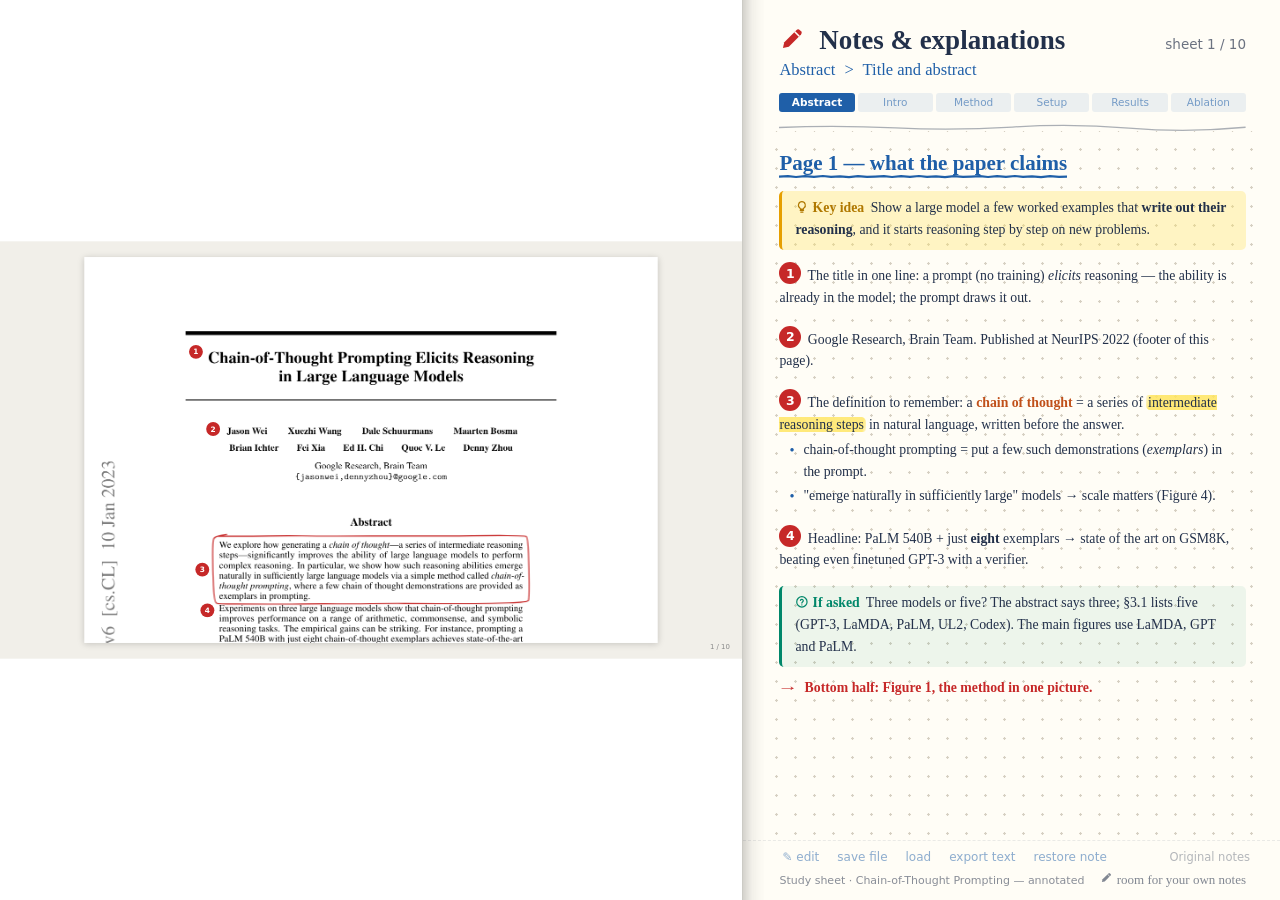
==== examples/chain-of-thought/index.html @ b4ca5499 "Annotated Study Sheets v1.0.0" ====
<!doctype html>
<html lang="en">
<head>
<meta charset="utf-8">
<meta name="viewport" content="width=device-width, initial-scale=1">
<meta name="description" content="Demo of Annotated Study Sheets (a Claude Code skill): the paper “Chain-of-Thought Prompting Elicits Reasoning in Large Language Models” (Wei et al., 2022), annotated region by region with numbered pencil marks and a handwritten study sheet.">
<meta name="keywords" content="Claude Code skill, Agent Skills, Claude skills, annotate PDF, study notes, study guide, annotated paper, chain of thought, chain-of-thought prompting, LLM reasoning, GSM8K, HTML presentation, speaker notes, AI study tool">
<meta name="author" content="Rodrigo Pascual-García">
<link rel="canonical" href="https://rodrigopascual.github.io/annotated-study-sheets/examples/chain-of-thought/">
<meta property="og:type" content="website">
<meta property="og:site_name" content="Annotated Study Sheets">
<meta property="og:title" content="Chain-of-Thought Prompting — annotated paper demo">
<meta property="og:description" content="Demo of Annotated Study Sheets (a Claude Code skill): the paper “Chain-of-Thought Prompting Elicits Reasoning in Large Language Models” (Wei et al., 2022), annotated region by region with numbered pencil marks and a handwritten study sheet.">
<meta property="og:url" content="https://rodrigopascual.github.io/annotated-study-sheets/examples/chain-of-thought/">
<meta property="og:image" content="https://rodrigopascual.github.io/annotated-study-sheets/docs/img/paper-page1.png">
<meta property="og:image:width" content="1440"><meta property="og:image:height" content="810">
<meta name="twitter:card" content="summary_large_image">
<meta name="twitter:title" content="Chain-of-Thought Prompting — annotated paper demo">
<meta name="twitter:description" content="Demo of Annotated Study Sheets (a Claude Code skill): the paper “Chain-of-Thought Prompting Elicits Reasoning in Large Language Models” (Wei et al., 2022), annotated region by region with numbered pencil marks and a handwritten study sheet.">
<meta name="twitter:image" content="https://rodrigopascual.github.io/annotated-study-sheets/docs/img/paper-page1.png">
<title>Chain-of-Thought Prompting — annotated</title>
<link rel="stylesheet" href="../../skills/annotated-study-sheets/assets/study.css">
</head>
<body>
<!-- Annotated version of: Wei, J. et al. (2022). Chain-of-Thought Prompting Elicits Reasoning in Large Language Models.
     arXiv:2201.11903 (v6). License CC BY 4.0. Pages reproduced unmodified, annotations added. See ATTRIBUTION.md.
     Pages rendered with: python scripts/pdf_to_pages.py cot.pdf pages --halves --first 1 --last 6 --width 1300 -->
<div id="stage"><div id="deck">

<section class="slide page" data-section="Abstract" data-title="Title and abstract">
  <figure class="fig"><div class="frame">
    <img src="pages/page-01a.png" alt="Page 1, top half: title, authors and abstract"
         data-zones="1:21,23,79,35; 2:24,43,76,58; 3:23,73,77,89:box; 4:23,90,77,100">
  </div></figure>
  <aside class="notes">
    # Page 1 — what the paper claims
    ! Show a large model a few worked examples that **write out their reasoning**, and it starts reasoning step by step on new problems.

    (1) The title in one line: a prompt (no training) *elicits* reasoning — the ability is already in the model; the prompt draws it out.

    (2) Google Research, Brain Team. Published at NeurIPS 2022 (footer of this page).

    (3) The definition to remember: a chain of thought = a series of ==intermediate reasoning steps== in natural language, written before the answer.
    - chain-of-thought prompting = put a few such demonstrations (*exemplars*) in the prompt.
    - "emerge naturally in sufficiently large" models → scale matters (Figure 4).

    (4) Headline: PaLM 540B + just **eight** exemplars → state of the art on GSM8K, beating even finetuned GPT-3 with a verifier.
    ?? Three models or five? The abstract says three; §3.1 lists five (GPT-3, LaMDA, PaLM, UL2, Codex). The main figures use LaMDA, GPT and PaLM.

    → Bottom half: Figure 1, the method in one picture.
  </aside>
</section>

<section class="slide page" data-section="Abstract" data-title="Figure 1: standard vs chain of thought">
  <figure class="fig"><div class="frame">
    <img src="pages/page-01b.png" alt="Page 1, bottom half: end of abstract and Figure 1"
         data-zones="1:23,0,77,13; 2:19,18,50,60; 3:51.5,18,81,63:box; 4:17,65,83,71">
  </div></figure>
  <aside class="notes">
    # Figure 1 — the whole method
    ! Same model, same question: the only change is that the example answer in the prompt **shows its working**.

    (1) "Eight exemplars" = eight solved examples pasted into the prompt. No weights are updated.

    (2) Standard prompting (left). *Model Input* = one solved example + the new question. The example answer is bare ("The answer is 11"), so the model jumps straight to an answer: **27** ✗.

    (3) Chain-of-thought prompting (right). The exemplar now includes the reasoning (blue): 5 + 2 × 3 = 11. The model imitates the style and writes its own steps (green): 23 − 20 = 3, 3 + 6 = **9** ✓.

    (4) Caption: the highlighted text is the chain of thought. The green part is *generated* by the model.
    ?? Did it learn arithmetic from one example? No: in-context learning. The example shows the *format* of a good answer.
    warn: the real prompts have 8 exemplars; the figure shows only one (§3.1, full set in Appendix Table 20).

    → Page 2: why this was needed.
  </aside>
</section>

<section class="slide page" data-section="1 Introduction" data-title="Motivation and Figure 2">
  <figure class="fig"><div class="frame">
    <img src="pages/page-02a.png" alt="Page 2, top half: introduction and Figure 2"
         data-zones="1:17,24,56,51; 2:56.3,20,84,80.5:box; 3:17,52,56,94">
  </div></figure>
  <aside class="notes">
    # Introduction and Figure 2
    ! Making models bigger was not enough for multi-step reasoning; a better prompt was.

    (1) Scaling up brought better performance and sample efficiency, but "has not proved sufficient" for arithmetic, commonsense and symbolic reasoning (Rae et al., 2021).

    (2) Figure 2. y = solve rate: % of GSM8K math word problems answered correctly.
    | System | Solve rate (%) |
    |---|---|
    | Finetuned GPT-3 175B | 33 |
    | Prior best | 55 |
    | PaLM 540B, standard prompting | 18 |
    | PaLM 540B, chain of thought | **57** |
    - Hatched bars: finetuned results from Cobbe et al. (2021). Solid bars: the same PaLM, prompting only.
    - 18 → 57 with no training at all (my arithmetic: > 3×).

    (3) Two ideas combined: natural-language **rationales** help arithmetic (but needed training on them) + **few-shot prompting** (no training, a few input–output exemplars).

    → Next: why each idea alone falls short.
  </aside>
</section>

<section class="slide page" data-section="1 Introduction" data-title="Limitations and the triple">
  <figure class="fig"><div class="frame">
    <img src="pages/page-02b.png" alt="Page 2, bottom half: limitations, contributions and start of Section 2"
         data-zones="1:17,3.5,83,30.5:box; 2:17,31,83,56; 3:17,60,83,84">
  </div></figure>
  <aside class="notes">
    # The gap and the fix
    ! Prompt with triples ⟨input, chain of thought, output⟩: the benefit of rationales without any training.

    (1) Why each idea alone fails:
    - rationale-augmented training needs a large set of high-quality rationales — costly to write;
    - standard few-shot prompting works poorly on reasoning and often barely improves with scale.
    - The fix: every exemplar = question + reasoning steps + answer.

    (2) Why prompting-only matters: no large training dataset, and one model checkpoint can do many tasks.
    - Evaluated on arithmetic, commonsense and symbolic reasoning.

    (3) §2 starts from how people solve problems: "she has 10 … then … 7 … so the answer is 7" — decompose, solve each step, then answer.
    ?? Isn't that just an explanation? They avoid that word: explanations usually come *after* the answer; a chain of thought comes *before* it and leads to it (p. 3).

    → Page 3: four properties.
  </aside>
</section>

<section class="slide page" data-section="2 Method" data-title="Four attractive properties">
  <figure class="fig"><div class="frame">
    <img src="pages/page-03a.png" alt="Page 3, top half: the four properties of chain-of-thought prompting"
         data-zones="1:17,24,83,41; 2:21,49,83,57; 3:21,57.5,83,67.5; 4:21,68,83,76.5; 5:21,77,83,85">
  </div></figure>
  <aside class="notes">
    # Four reasons it is attractive
    ! A chain of thought gives the model room to compute and gives us a window to inspect its reasoning.

    (1) Why the name: it reads like a solution, but it is produced *before* the answer and mimics step-by-step thinking.

    (2) Decomposition: multi-step problems become intermediate steps, so harder problems get more computation (more generated tokens).

    (3) Interpretability: see *how* the answer was reached and debug where the reasoning went wrong.
    warn: the paper itself says fully characterising the model's computations "remains an open question": the written chain is not guaranteed to be what the model computed.

    (4) Generality: math, commonsense, symbolic manipulation — in principle any task humans solve via language.

    (5) Cheap: off-the-shelf large models, just add exemplars to the prompt.
    ?? Is (2), extra computation, why it works? The ablation (last slide) says no: dots instead of words do not help.

    → Section 3: the experiments.
  </aside>
</section>

<section class="slide page" data-section="3.1 Setup" data-title="Benchmarks and the two prompts">
  <figure class="fig"><div class="frame">
    <img src="pages/page-03b.png" alt="Page 3, bottom half: arithmetic reasoning setup"
         data-zones="1:17,9,83,26; 2:17,38,83,51.5; 3:17,52.5,83,63.5; 4:17,64.5,83,83.5:box">
  </div></figure>
  <aside class="notes">
    # §3.1 Experimental setup
    ! Eight hand-written exemplars, five math benchmarks, standard prompting vs chain of thought.

    (1) Arithmetic first: simple for humans, hard for language models. Claim: 540B + chain of thought ≈ task-specific finetuned models, and new state of the art on GSM8K.

    (2) Five math word-problem benchmarks:
    - **GSM8K** (Cobbe et al., 2021) — multi-step, the hardest here;
    - **SVAMP** (varying structures), **ASDiv** (diverse), **AQuA** (algebraic, multiple choice), **MAWPS**.

    (3) Baseline = standard prompting (Brown et al., 2020): Q/A exemplars, the model answers directly (Figure 1, left).

    (4) Proposed: the same exemplars, each with a chain of thought added. Eight written by hand because most datasets only have an evaluation split; full set in Appendix Table 20.
    warn: the exemplars "did not undergo prompt engineering"; robustness to other writers is tested in §3.4.

    → Page 4: what such exemplars look like across tasks.
  </aside>
</section>

<section class="slide page" data-section="3.1 Setup" data-title="Figure 3: exemplars per task">
  <figure class="fig"><div class="frame">
    <img src="pages/page-04a.png" alt="Page 4, top half: Figure 3, example input/chain-of-thought/output triples"
         data-zones="1:18,17,61,42:box; 2:18,43,82,68; 3:18,69,82,93">
  </div></figure>
  <aside class="notes">
    # Figure 3 — one exemplar per task
    ! The format never changes; only what the reasoning talks about does.
    How to read it: the tag colour = task family (green arithmetic, orange commonsense, blue symbolic); the highlighted text = the chain of thought.

    (1) Arithmetic — the only family used in §3: free response (the Figure 1 problem) and multiple choice: 9 + 90(2) + 401(3) = 1392 → (b).

    (2) Commonsense (plus CSQA, top right): StrategyQA, Date and Sports understanding. The chain recalls a fact (a pear is about 0.6 g/cm^{3}, less than water), then concludes.

    (3) Bottom row:
    - SayCan (robot): an explanation, then a 5-step plan;
    - symbolic: last letters of "Lady Gaga" → "ya"; coin flip = track the state (1 flip, odd → tails).
    - Full prompts in Appendix G. Commonsense is §4 and symbolic §5 of the paper (not covered here).

    → Bottom half: the models and the first result.
  </aside>
</section>

<section class="slide page" data-section="3.2 Results" data-title="Models and emergence">
  <figure class="fig"><div class="frame">
    <img src="pages/page-04b.png" alt="Page 4, bottom half: language models and the first result"
         data-zones="1:17,14,83,22; 2:17,23,83,55; 3:17,64,83,83:box">
  </div></figure>
  <aside class="notes">
    # Models and the first result
    ! Chain of thought is an **emergent** ability: it helps only at around 100B parameters.

    (1) The same 8 exemplars for every math benchmark except AQuA (multiple choice): 4 exemplars from its training set.

    (2) Five model families, several sizes each:
    | Model | Sizes |
    |---|---|
    | GPT-3 (InstructGPT) | 350M, 1.3B, 6.7B, 175B |
    | LaMDA | 422M, 2B, 8B, 68B, 137B |
    | PaLM | 8B, 62B, 540B |
    | UL2 · Codex | 20B · code-davinci-002 |
    - Greedy decoding. LaMDA: averaged over 5 random seeds (exemplar orders).

    (3) Takeaway 1: no gain for small models; gains only with models of ∼100B parameters.
    warn: small models wrote fluent but illogical chains and did **worse** than standard prompting. Not a trick for small models.

    → Page 5: Figure 4, the scaling curves.
  </aside>
</section>

<section class="slide page" data-section="3.2 Results" data-title="Figure 4: scaling curves">
  <figure class="fig"><div class="frame">
    <img src="pages/page-05a.png" alt="Page 5, top half: Figure 4 and the results discussion"
         data-zones="1:52,16,83,93; 2:17,18,49,44; 3:17,45.5,49,77.5; 4:17,79,49,100">
  </div></figure>
  <aside class="notes">
    # Figure 4 — gains appear with scale
    ! The blue curve breaks away from the black one only for the largest models, most of all on GSM8K.

    (1) Rows = benchmark (GSM8K, SVAMP, MAWPS); columns = model family. x = model size in billions of parameters (one point per size, evenly spaced); y = solve rate (%).
    - Black = standard prompting; blue circles = chain of thought; orange dashes = prior supervised best.
    - Top right: PaLM 540B on GSM8K reaches the orange line.

    (2) Harder problems gain more: on GSM8K (lowest baseline) performance more than doubled for the largest GPT and PaLM. On SingleOp (one-step) gains were negative or very small.

    (3) PaLM 540B: new state of the art on GSM8K, SVAMP and MAWPS; within 2% on AQuA and ASDiv.
    warn: on SVAMP, standard prompting had already passed the prior best.

    (4) Error analysis, LaMDA 137B on GSM8K: of 50 correct answers, all chains were sound except 2; of 50 wrong ones, 46% almost correct, 54% major errors.

    → Page 6: which ingredient matters?
  </aside>
</section>

<section class="slide page" data-section="3.3 Ablation" data-title="Figure 5: ablation">
  <figure class="fig"><div class="frame">
    <img src="pages/page-06a.png" alt="Page 6, top half: ablation study and Figure 5"
         data-zones="1:62,18,83,74; 2:17,18,59,47; 3:17,48.5,59,75">
  </div></figure>
  <aside class="notes">
    # §3.3 Ablation — what actually helps?
    ! Not the equation, not extra tokens, not reasoning after the fact: the natural-language steps **before** the answer.
    An *ablation* swaps out one ingredient at a time to see which one causes the effect.

    (1) Figure 5: GSM8K solve rate, LaMDA 137B and PaLM 540B, five prompt variants. Only the solid orange bar (chain of thought) stands out.
    - Equation only (p. 5): barely helps on GSM8K, whose questions are too hard to turn directly into an equation; it does help on one- or two-step datasets.

    (2) Variable compute only: output dots (…) as long as the equation → about the same as the baseline. More tokens alone is not it.

    (3) Chain of thought after the answer → about the same as the baseline. The reasoning must come first.

    > Wei, J. et al. (2022). Chain-of-Thought Prompting Elicits Reasoning in Large Language Models. arXiv:2201.11903. CC BY 4.0. Pages reproduced unmodified, annotations added.
    → The paper goes on: robustness (§3.4), commonsense (§4), symbolic (§5).
  </aside>
</section>

</div></div>

<script>
  window.STUDY = { author: 'Annotated with annotated-study-sheets', title: 'Chain-of-Thought Prompting — annotated', lang: 'en', openSheet: true,
    short: { '1 Introduction': 'Intro', '2 Method': 'Method', '3.1 Setup': 'Setup', '3.2 Results': 'Results', '3.3 Ablation': 'Ablation' },
    colorize: [{ match: 'chain of thought', color: '#C0501A' }, { match: 'standard prompting', color: '#0072B2' }] };
</script>
<script src="../../skills/annotated-study-sheets/assets/study.js"></script>
</body>
</html>
---- skills/annotated-study-sheets/assets/study.css ----
/* Annotated Study Sheets — slide + study-sheet engine (styles)
   Fixed 1600 x 900 canvas scaled to the window. Press N for the handwritten study sheet.
   https://github.com/RodrigoPascual/annotated-study-sheets · MIT */
:root {
  --accent: #0072B2;
  --accent-dark: #00507d;
  --tint: #EEF5FB;
  --amber: #E69F00;
  --green: #009E73;
  --ink: #262626;
  --ink2: #5a5a5a;
  --muted: #8a8a8a;
  --grid: #e3e3e3;
  --rule: #c9c9c9;
  --surface: #ffffff;
  --backdrop: #141414;
  --font: "Segoe UI", system-ui, -apple-system, "Helvetica Neue", Arial, sans-serif;
  --mono: "Cascadia Mono", Consolas, "SFMono-Regular", Menlo, monospace;
  /* top/bottom bars (Beamer "Berlin" look) */
  --bar-top-1: #25407f; --bar-top-2: #182c5c;
  --bar-foot-1: #0f2147; --bar-foot-2: #1d3670; --bar-foot-3: #3a5794;
  color-scheme: light;
}

* { box-sizing: border-box; }
html, body { margin: 0; height: 100%; background: var(--backdrop); overflow: hidden; }
body { font-family: var(--font); color: var(--ink); -webkit-font-smoothing: antialiased; }

/* ------------------------------------------------------------------ canvas */
#stage { position: fixed; left: 0; top: 0; bottom: 0; right: 0; }
#deck { position: absolute; left: 50%; top: 50%; width: 1600px; height: 900px; transform-origin: 50% 50%; }

.slide {
  position: absolute; inset: 0; background: var(--surface); overflow: hidden;
  padding: 112px 84px 76px; display: flex; flex-direction: column;
  opacity: 0; visibility: hidden; transition: opacity .22s ease, visibility 0s linear .22s;
  font-size: 29px; line-height: 1.42;
}
.slide.active { opacity: 1; visibility: visible; transition: opacity .22s ease; }
.slide > .notes { display: none; }

/* headings */
.slide h1, .slide h2, .slide h3 { margin: 0; font-weight: 650; letter-spacing: -0.01em; line-height: 1.15; }
.slide h2 { font-size: 46px; color: var(--ink); }
.slide h2 .kicker { display: block; font-size: 21px; font-weight: 600; letter-spacing: .08em; text-transform: uppercase; color: var(--accent); margin-bottom: 10px; }
.slide .sub { font-size: 25px; color: var(--ink2); margin-top: 10px; max-width: 1300px; }
.slide header.head { margin-bottom: 26px; padding-bottom: 16px; border-bottom: 1px solid var(--grid); }

/* body */
.slide .content { flex: 1; min-height: 0; display: flex; gap: 48px; }
.slide .content.stack { flex-direction: column; gap: 18px; }
.slide .col { flex: 1; min-width: 0; display: flex; flex-direction: column; justify-content: center; }
.slide .col.wide { flex: 1.6; }
.slide .col.narrow { flex: .8; }
.slide p { margin: 0 0 18px; }
.slide ul, .slide ol { margin: 0; padding-left: 1.05em; }
.slide li { margin: 0 0 14px; padding-left: .15em; }
.slide li::marker { color: var(--accent); }
.slide ul.plain { list-style: none; padding-left: 0; }
.slide ul.cols-2 { columns: 2; column-gap: 60px; }
.slide strong { font-weight: 650; }
.slide em { font-style: italic; }
.slide code, .slide .mono { font-family: var(--mono); font-size: .86em; background: var(--tint); padding: 1px 6px; border-radius: 4px; }
.slide .small { font-size: 23px; color: var(--ink2); }
.slide .muted { color: var(--muted); }
.slide .accent { color: var(--accent); }
.slide a.link { color: var(--accent-dark); text-decoration: none; border-bottom: 2px solid rgba(0,114,178,.35); font-weight: 600; }

/* display equation: <div class="eq" data-n="1" data-mark="formula">…</div> */
.eq { font: 500 52px/1.3 "Cambria Math", "STIX Two Math", "Latin Modern Math", Georgia, serif; text-align: center; padding: 14px 0; }
.eq i { font-style: italic; }

/* plain callout and big numbers (no decorative boxes elsewhere) */
.callout { background: var(--tint); border-left: 5px solid var(--accent); padding: 18px 24px; border-radius: 0 8px 8px 0; font-size: 25px; }
.callout p:last-child { margin-bottom: 0; }
.stats { display: grid; grid-template-columns: repeat(var(--n, 3), 1fr); gap: 26px 36px; }
.stat { display: flex; flex-direction: column; gap: 2px; }
.stat .v { font-size: 56px; font-weight: 650; color: var(--ink); line-height: 1.05; }
.stat .l { font-size: 21px; color: var(--ink2); }

/* zoomable figures */
figure.fig { margin: 0; display: flex; flex-direction: column; min-height: 0; flex: 1; }
figure.fig .frame { flex: 1; min-height: 0; display: flex; align-items: center; justify-content: center; }
.frame { position: relative; }
figure.fig img, figure.fig svg.chart { max-width: 100%; max-height: 100%; object-fit: contain; display: block; }
.frame:has(img)::after {
  content: "⤢"; position: absolute; right: 8px; top: 8px; width: 38px; height: 38px; border-radius: 50%;
  background: rgba(0,0,0,.55); color: #fff; font-size: 22px; line-height: 38px; text-align: center; opacity: 0; transition: opacity .15s;
}
.frame:hover::after { opacity: 1; }
figure.fig figcaption { font-size: 19px; color: var(--ink2); margin-top: 10px; line-height: 1.35; }
figure.fig figcaption b { color: var(--ink); }
.two-figs { display: grid; grid-template-columns: 1fr 1fr; gap: 28px; flex: 1; min-height: 0; }

/* top index bar with one dot per slide, bottom author | title | page (added by study.js) */
.slide .bar-top { position: absolute; left: 0; right: 0; top: 0; z-index: 6; display: flex; gap: 14px; padding: 6px 18px 7px;
  background: linear-gradient(var(--bar-top-1), var(--bar-top-2)); user-select: none; }
.bar-top .sec { flex: 1 1 0; min-width: 0; display: flex; flex-direction: column; gap: 4px; }
.bar-top .sec-name { color: rgba(255,255,255,.55); font-size: 13.5px; line-height: 1.1; white-space: nowrap; overflow: hidden; text-overflow: ellipsis; cursor: pointer; text-decoration: none; }
.bar-top .sec.current .sec-name { color: #fff; font-weight: 650; }
.bar-top .dots { display: flex; flex-wrap: wrap; gap: 3px; }
.bar-top .dot { width: 8px; height: 8px; border-radius: 50%; border: 1.2px solid rgba(255,255,255,.55); cursor: pointer; }
.bar-top .sec.current .dot { border-color: #fff; }
.bar-top .dot.current { background: #fff; }
.slide .bar-foot { position: absolute; left: 0; right: 0; bottom: 0; z-index: 6; display: grid; grid-template-columns: 1fr 1fr 1fr;
  font: 13px/20px var(--font); color: #fff; text-align: center; user-select: none; }
.bar-foot span:nth-child(1) { background: var(--bar-foot-1); }
.bar-foot span:nth-child(2) { background: var(--bar-foot-2); }
.bar-foot span:nth-child(3) { background: var(--bar-foot-3); }
.slide.cover .bar-top, .slide.cover .bar-foot { display: none; }

/* short source line at the bottom of a slide */
.slide .cite { position: absolute; left: 84px; right: 300px; bottom: 34px; font-size: 16px; color: var(--muted); line-height: 1.3; }
.slide:has(> .cite) { padding-bottom: 100px; }

/* cover and chapter dividers */
.slide.cover { padding: 0; flex-direction: row; }
.slide.cover .left { flex: 1.25; padding: 84px 70px 70px 96px; display: flex; flex-direction: column; justify-content: center; }
.slide.cover .right { flex: 1; background: var(--tint); display: flex; align-items: center; justify-content: center; padding: 40px; }
.slide.cover h1 { font-size: 66px; line-height: 1.08; margin-bottom: 22px; }
.slide.cover .tagline { font-size: 30px; color: var(--ink2); margin-bottom: 46px; }
.slide.cover .author { font-size: 28px; font-weight: 600; }
.slide.cover .affil { font-size: 22px; color: var(--ink2); margin-top: 6px; }
.slide.chapter { justify-content: center; padding-left: 150px; background: linear-gradient(90deg, var(--tint) 0 18px, #fff 18px); }
.slide.chapter h2 { font-size: 64px; margin-top: 10px; }
.slide.chapter .question { font-size: 30px; color: var(--ink2); margin-top: 26px; max-width: 1150px; }

/* roadmap: the thread of the talk */
.roadmap { display: grid; grid-template-columns: repeat(var(--n, 5), 1fr); margin-top: 10px; }
.roadmap .stop { padding: 0 14px; position: relative; }
.roadmap .stop .b { width: 24px; height: 24px; margin-top: 11px; border-radius: 50%; background: #fff; border: 3px solid var(--accent); position: relative; z-index: 1; }
.roadmap .stop.done .b, .roadmap .stop.current .b { background: var(--accent); }
.roadmap .stop.current .b { box-shadow: 0 0 0 6px rgba(0,114,178,.18); }
.roadmap .stop::before { content: ""; position: absolute; top: 22px; left: 0; right: 0; height: 3px; background: #cfe3f1; }
.roadmap .stop:first-child::before { left: 26px; }
.roadmap .stop:last-child::before { right: calc(100% - 26px); }
.roadmap .stop h4 { margin: 16px 0 6px; font-size: 24px; font-weight: 650; line-height: 1.2; }
.roadmap .stop p { font-size: 19px; color: var(--ink2); margin: 0; line-height: 1.35; }
.roadmap .stop.dim { opacity: .38; }

/* tables */
table.t { border-collapse: collapse; font-size: 22px; width: 100%; }
table.t th, table.t td { padding: 7px 12px; border-bottom: 1px solid var(--grid); text-align: left; }
table.t th { font-weight: 650; color: var(--ink2); font-size: 19px; text-transform: uppercase; letter-spacing: .04em; border-bottom: 2px solid var(--rule); }
table.t td.n, table.t th.n { text-align: right; font-variant-numeric: tabular-nums; white-space: nowrap; }
table.t tr.hi td { background: var(--tint); font-weight: 600; }

/* builds that appear one by one */
.step { transition: opacity .25s ease; }
.step:not(.shown) { opacity: 0; }

/* references */
.refs { columns: 2; column-gap: 54px; font-size: 15.5px; line-height: 1.28; }
.refs p { margin: 0 0 7px; break-inside: avoid; padding-left: 1.4em; text-indent: -1.4em; }

/* annotated documents: one page image per slide */
.slide.page { padding: 34px 40px 34px; align-items: center; justify-content: center; background: #f1efe9; }
.slide.page figure.fig { width: 100%; height: 100%; }
.slide.page figure.fig img { box-shadow: 0 2px 14px rgba(0,0,0,.18); background: #fff; }
.slide.page .bar-top, .slide.page .bar-foot { display: none; }
.slide.page .pageno { position: absolute; right: 26px; bottom: 14px; font-size: 15px; color: var(--muted); }

/* ================================================================== study sheet (N) */
/* Left: the slide becomes the "original page" with numbered badges, pencil brackets and highlighter.
   Right: the study sheet (dotted paper, handwriting, coloured boxes) slides in and writes itself. */
:root {
  --sheet-w: 42vw;
  --s-ink: #22304A; --s-accent: #1F5FA8; --s-amber: #B07800; --s-amberfill: #E69F00; --s-teal: #00876A;
  --s-red: #C62828; --s-green: #2E7D32; --s-purple: #6A3D9A; --s-gray: #6B7280;
  --s-hl: 255, 228, 92; --s-paper: #FFFDF6; --s-dots: #D6D0C2;
  --s-hand: "Segoe Print", "Bradley Hand", "Comic Sans MS", "Chalkboard SE", cursive;
}
#stage { transition: right .75s cubic-bezier(.65, 0, .25, 1), background-color .5s; }
body.sheet-open, body.sheet-open #stage { background: #fff; }
body.sheet-open #stage { right: var(--sheet-w); }
body.dragging #stage, body.dragging #sheet { transition: none; }

#sheet {
  position: fixed; top: 0; right: 0; bottom: 0; width: var(--sheet-w); z-index: 40;
  display: flex; flex-direction: column; color: var(--s-ink); font-family: var(--s-hand);
  background: linear-gradient(90deg, rgba(0,0,0,.17), rgba(0,0,0,.05) 9px, rgba(0,0,0,0) 22px), var(--s-paper);
  border-left: 1px solid rgba(0,0,0,.2);
  transform: translateX(103%); transition: transform .75s cubic-bezier(.65, 0, .25, 1);
}
body.sheet-open #sheet { transform: none; }
#sheet .grip { position: absolute; left: -5px; top: 0; bottom: 0; width: 10px; cursor: ew-resize; }

#sheet .s-head { padding: 22px 34px 0 36px; }
#sheet .l1 { display: flex; align-items: baseline; justify-content: space-between; gap: 12px; }
#sheet .s-title { font-weight: 700; font-size: 27px; line-height: 1.2; white-space: nowrap; }
#sheet .pen { color: var(--s-red); display: inline-block; width: 1em; margin-right: 6px; transform: translateY(3px); }
#sheet .pageof { font: 13.5px var(--font); color: var(--s-gray); white-space: nowrap; }
#sheet .crumb { color: var(--s-accent); font-size: 16.5px; margin-top: 3px; line-height: 1.35; }
#sheet .crumb .sep { margin: 0 5px; }
#sheet .tabs { display: flex; gap: 3px; margin-top: 11px; }
#sheet .tabs span { flex: 1 1 0; min-width: 0; overflow: hidden; text-overflow: ellipsis; white-space: nowrap; text-align: center;
  font: 10.5px var(--font); line-height: 19px; height: 19px; border-radius: 3px; color: rgba(31,95,168,.58); background: rgba(31,95,168,.085); cursor: pointer; }
#sheet .tabs span.current { background: var(--s-accent); color: #fff; font-weight: 700; }
#sheet .rule { display: block; width: 100%; height: 7px; margin-top: 12px; }
#sheet .rule path { fill: none; stroke: rgba(34,48,74,.38); stroke-width: 1.3; vector-effect: non-scaling-stroke; }

#sheet .paper { flex: 1; min-height: 0; position: relative; margin: 0 14px 0 20px;
  background-image: radial-gradient(circle, var(--s-dots) 1.05px, transparent 1.45px); background-size: 19px 19px; background-position: 4px 9px; }
#sheet .render { position: absolute; inset: 0; overflow-y: auto; padding: 16px 20px 22px 16px; font-size: clamp(12.5px, 1.53vh, 16.5px); line-height: 1.6; scrollbar-width: thin; }
#sheet textarea { position: absolute; inset: 10px 6px; width: calc(100% - 12px); height: calc(100% - 20px); display: none; resize: none;
  border: 1.5px dashed rgba(34,48,74,.35); border-radius: 8px; padding: 14px 16px; background: rgba(255,255,255,.9); outline: none;
  font: 14.5px/1.6 var(--mono); color: var(--s-ink); }
#sheet.editing textarea { display: block; }
#sheet.editing .render { visibility: hidden; }

#sheet .render p { margin: 0 0 3px; }
#sheet .render ul { margin: 2px 0 4px; padding-left: 24px; list-style: none; }
#sheet .render li { position: relative; margin: 0 0 2px; }
#sheet .render li::before { content: "•"; position: absolute; left: -14px; top: 0; color: var(--s-accent); font-size: 1.05em; }
#sheet .render li.sub { margin-left: 22px; }
#sheet .render li.sub::before { content: "–"; color: var(--s-gray); left: -17px; }
#sheet .render b { font-weight: 700; }
#sheet .render i { font-style: italic; }
#sheet .render mark { color: inherit; padding: 0 .12em; border-radius: .2em .35em .25em .3em;
  background: linear-gradient(100deg, rgba(var(--s-hl),.15) 0, rgba(var(--s-hl),.85) .35em, rgba(var(--s-hl),.78) calc(100% - .3em), rgba(var(--s-hl),.2) 100%); }
#sheet .render .empty { color: var(--s-gray); }

#sheet .h-title { margin: 2px 0 14px; font-size: 21px; font-weight: 700; color: var(--s-accent); line-height: 1.35; }
#sheet .h-title span { padding-bottom: 5px; background-repeat: repeat-x; background-position: 0 100%; background-size: 96px 7px;
  background-image: url("data:image/svg+xml,%3Csvg xmlns='http://www.w3.org/2000/svg' width='96' height='7' viewBox='0 0 96 7'%3E%3Cpath d='M0 3.6 L9 3.1 L17 4 L26 3.2 L35 3.9 L44 3 L52 3.8 L61 3.3 L70 4.1 L79 3.2 L88 3.8 L96 3.6' fill='none' stroke='%231F5FA8' stroke-width='2.2' stroke-linecap='round' stroke-linejoin='round'/%3E%3C/svg%3E"); }

#sheet .block { margin: 0 0 10px; }
#sheet .block.num { border-radius: 6px; margin-left: -6px; padding: 2px 6px; transition: background .2s; }
#sheet .block.num:hover { background: rgba(198,40,40,.045); }
#sheet .badge { display: inline-flex; align-items: center; justify-content: center; width: 22px; height: 22px; border-radius: 50%; flex: none;
  background: var(--s-red); color: #fff; font: 700 12.5px var(--font); vertical-align: 2px; margin-right: 3px; }
#sheet .badge-s { width: 18px; height: 18px; font-size: 10.5px; margin: 0 1px; vertical-align: 1px; }

#sheet .box { border-radius: 5px; padding: 6px 12px 6px 13px; border-left: 3px solid; }
#sheet .box .bt { font-weight: 700; white-space: nowrap; margin-right: 3px; }
#sheet .box .bt .ic { vertical-align: -2px; }
#sheet .box.idea { background: rgba(var(--s-hl),.33); border-color: var(--s-amberfill); }
#sheet .box.idea .bt { color: var(--s-amber); }
#sheet .box.warn { background: rgba(198,40,40,.07); border-color: var(--s-red); }
#sheet .box.warn .bt { color: var(--s-red); }
#sheet .box.example { background: rgba(46,125,50,.07); border-color: var(--s-green); }
#sheet .box.example .bt { color: var(--s-green); }
#sheet .box.formula { background: rgba(106,61,154,.06); border-color: var(--s-purple); }
#sheet .box.formula .bt { color: var(--s-purple); }
#sheet .box.source { background: rgba(31,95,168,.065); border-color: var(--s-accent); }
#sheet .box.source .bt { color: var(--s-accent); }
#sheet .box.asked { background: rgba(0,135,106,.07); border-color: var(--s-teal); }
#sheet .box.asked .bt { color: var(--s-teal); }

#sheet .mini { border-collapse: collapse; font-size: .94em; line-height: 1.4; margin: 6px 0; width: auto; max-width: 100%; }
#sheet .mini th { font-weight: 700; text-align: left; padding: 2px 16px 3px 0; border-bottom: 1px solid rgba(107,114,128,.65); vertical-align: bottom; }
#sheet .mini td { padding: 3px 16px 2px 0; vertical-align: top; }
#sheet .mini tbody tr:last-child td { padding-bottom: 5px; border-bottom: 1px solid rgba(107,114,128,.3); }

#sheet .next { color: var(--s-red); font-weight: 700; margin-top: 4px; }
#sheet .next .ar { display: inline-block; transform: scaleX(1.5); margin: 0 6px 0 2px; }

/* the notes "write themselves": each block is revealed left to right */
#sheet .render.enter > * { animation: write .55s cubic-bezier(.3, .6, .3, 1) both; animation-delay: calc(var(--i, 0) * 70ms); }
body.opening #sheet .render.enter > * { animation-duration: .7s; animation-delay: calc(.75s + var(--i, 0) * 150ms); }
@keyframes write { from { clip-path: inset(-10px 100% -14px -10px); opacity: .2; } to { clip-path: inset(-10px -10px -14px -10px); opacity: 1; } }

#sheet .toolbar { display: flex; flex-wrap: wrap; gap: 2px 4px; padding: 6px 30px 0 32px; align-items: center; font-family: var(--font);
  border-top: 1px dashed rgba(34,48,74,.18); opacity: .5; transition: opacity .2s; }
#sheet .toolbar:hover, #sheet.editing .toolbar { opacity: 1; }
#sheet .toolbar button { font: 12px var(--font); padding: 3px 7px; border: 0; background: transparent; border-radius: 4px; cursor: pointer; color: var(--s-accent); }
#sheet .toolbar button:hover { background: rgba(31,95,168,.09); }
#sheet .status { font-size: 11.5px; color: var(--s-gray); margin-left: auto; }
#sheet .s-foot { display: flex; justify-content: space-between; align-items: baseline; gap: 10px; padding: 4px 34px 12px 36px; }
#sheet .s-foot > span:first-child { font: 11px var(--font); color: rgba(107,114,128,.8); }
#sheet .s-foot .gap { font-size: 13px; color: rgba(107,114,128,.85); white-space: nowrap; }

body.instant, body.instant * { transition: none !important; animation-duration: 1ms !important; animation-delay: 0s !important; }

/* pencil marks drawn over the slide */
.slide > svg.marks { position: absolute; inset: 0; width: 100%; height: 100%; pointer-events: none; z-index: 8; overflow: visible; }
.marks .mark { --c: var(--s-red); }
.marks .mark.purple { --c: var(--s-purple); }
.marks .mark.green { --c: var(--s-green); }
.marks .stroke { fill: none; stroke: var(--c); stroke-width: 2.4; stroke-linecap: round; stroke-linejoin: round;
  stroke-dasharray: 1; stroke-dashoffset: 1; animation: stroke .55s ease-out forwards; animation-delay: var(--d, 0s); }
.marks .ring { fill: none; stroke: var(--c); stroke-width: 2.6; stroke-linecap: round; opacity: 0; transition: opacity .2s; }
.marks .mark.focus .ring { opacity: .85; }
.marks .seal { opacity: 0; transform-box: fill-box; transform-origin: center; animation: seal .32s cubic-bezier(.3, 1.6, .5, 1) forwards; animation-delay: calc(var(--d, 0s) + .35s); }
.marks .seal circle { fill: var(--c); }
.marks .seal text { fill: #fff; font: 700 16px var(--font); }
.marks .mark.focus .seal circle { filter: brightness(.75); }
@keyframes stroke { to { stroke-dashoffset: 0; } }
@keyframes seal { from { opacity: 0; transform: scale(.3); } to { opacity: 1; transform: none; } }

/* highlighter: only while the sheet is open */
.slide .hl { border-radius: .15em .3em .2em .35em; box-decoration-break: clone; -webkit-box-decoration-break: clone;
  background: linear-gradient(100deg, rgba(var(--s-hl),.2), rgba(var(--s-hl),.85) .3em, rgba(var(--s-hl),.8) calc(100% - .3em), rgba(var(--s-hl),.25)) no-repeat 0 0 / 0% 100%; }
body.sheet-open .slide.active .hl { animation: highlight .6s ease-out forwards; animation-delay: var(--d, .8s); }
@keyframes highlight { to { background-size: 100% 100%; } }

#arrows { position: fixed; inset: 0; width: 100vw; height: 100vh; pointer-events: none; z-index: 42; }
#arrows .ar { fill: none; stroke: var(--s-red); stroke-width: 2.2; stroke-linecap: round; opacity: 0; }
#arrows.show .ar { opacity: .9; stroke-dasharray: 2400; stroke-dashoffset: 2400; animation: arrow .45s ease-out forwards; }
@keyframes arrow { to { stroke-dashoffset: 0; } }

/* ------------------------------------------------------------------ viewer, overview, help, toast, blackout */
#viewer { position: fixed; inset: 0; background: rgba(12,12,12,.94); z-index: 50; display: none; overflow: hidden; touch-action: none; }
#viewer.open { display: block; }
#viewer img { position: absolute; left: 0; top: 0; transform-origin: 0 0; cursor: grab; user-select: none; -webkit-user-drag: none; background: #fff; box-shadow: 0 10px 40px rgba(0,0,0,.5); }
#viewer .cap { position: absolute; left: 0; right: 0; bottom: 0; padding: 12px 22px 16px; color: #e8e8e8; font-size: 15px; background: linear-gradient(transparent, rgba(0,0,0,.75) 35%); pointer-events: none; }
#viewer .btns { position: absolute; right: 16px; top: 14px; display: flex; gap: 8px; }
#viewer .btns button { font: 600 18px var(--font); width: 42px; height: 42px; border-radius: 50%; border: 0; background: rgba(255,255,255,.14); color: #fff; cursor: pointer; }
#viewer .zoom { position: absolute; left: 18px; top: 18px; color: #bbb; font-size: 14px; }

#overview { position: fixed; inset: 0; background: rgba(20,20,20,.97); z-index: 45; display: none; overflow-y: auto; padding: 28px 34px; }
#overview.open { display: block; }
#overview .grid { display: grid; grid-template-columns: repeat(auto-fill, minmax(300px, 1fr)); gap: 18px; }
#overview .thumb { position: relative; aspect-ratio: 16 / 9; background: #fff; overflow: hidden; cursor: pointer; border-radius: 4px; outline: 3px solid transparent; }
#overview .thumb.current { outline-color: var(--accent); }
#overview .thumb .canvas { position: absolute; left: 0; top: 0; width: 1600px; height: 900px; transform-origin: 0 0; pointer-events: none; }
#overview .thumb .canvas .slide { opacity: 1; visibility: visible; transition: none; }
#overview .thumb .no { position: absolute; left: 6px; bottom: 6px; background: rgba(0,0,0,.6); color: #fff; font-size: 12px; padding: 1px 7px; border-radius: 10px; }
#overview h3 { color: #ddd; font: 600 15px var(--font); letter-spacing: .06em; text-transform: uppercase; margin: 6px 0 14px; }

#help { position: fixed; inset: 0; background: rgba(0,0,0,.55); z-index: 55; display: none; align-items: center; justify-content: center; }
#help.open { display: flex; }
#help .card { background: #fff; border-radius: 12px; padding: 26px 34px; width: min(720px, 92vw); font-size: 15px; line-height: 1.5; }
#help h3 { margin: 0 0 12px; font-size: 20px; }
#help td { padding: 3px 14px 3px 0; vertical-align: top; }
#help kbd { font: 600 13px var(--mono); background: #f1f1f1; border: 1px solid #d0d0d0; border-bottom-width: 2px; border-radius: 5px; padding: 1px 7px; }

#toast { position: fixed; left: 50%; bottom: 26px; transform: translateX(-50%); background: rgba(20,20,20,.88); color: #fff; padding: 9px 18px;
  border-radius: 20px; font-size: 15px; z-index: 70; opacity: 0; transition: opacity .2s; pointer-events: none; }
#toast.show { opacity: 1; }
#blackout { position: fixed; inset: 0; background: #000; z-index: 65; display: none; }
#blackout.show { display: block; }

@media print {
  @page { size: 1600px 900px; margin: 0; }
  html, body { background: #fff; overflow: visible; height: auto; }
  #stage { position: static; }
  #deck { position: static; transform: none !important; width: 1600px; height: auto; }
  .slide { position: relative; opacity: 1 !important; visibility: visible !important; width: 1600px; height: 900px; break-after: page; }
  .step { opacity: 1 !important; }
  #sheet, #arrows, .marks, #viewer, #overview, #help, #toast, #blackout { display: none !important; }
}
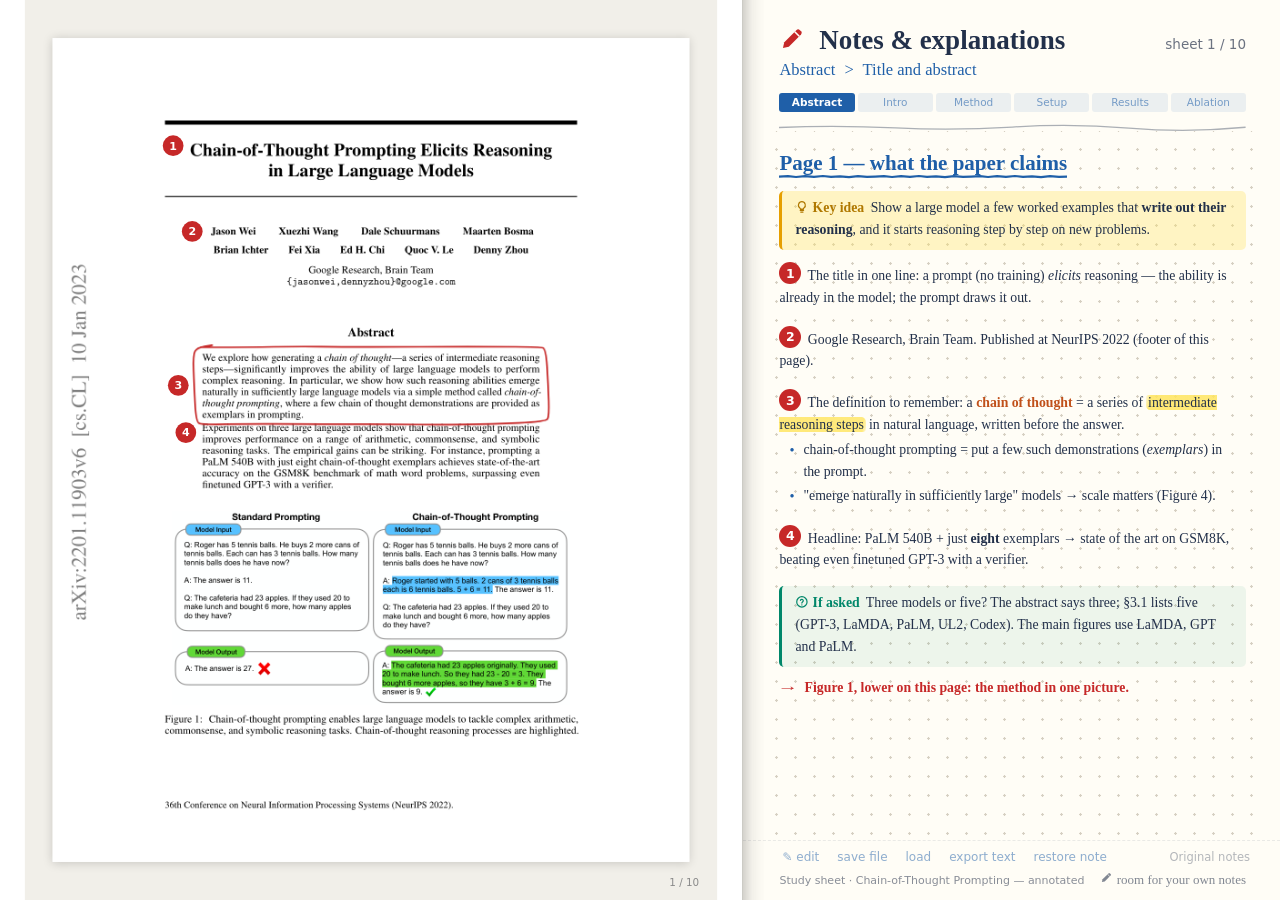
==== commit 31b8e161: "Full-page paper example, new GIFs, never modify originals" ====
--- a/examples/chain-of-thought/index.html
+++ b/examples/chain-of-thought/index.html
@@ -12,12 +12,12 @@
 <meta property="og:title" content="Chain-of-Thought Prompting — annotated paper demo">
 <meta property="og:description" content="Demo of Annotated Study Sheets (a Claude Code skill): the paper “Chain-of-Thought Prompting Elicits Reasoning in Large Language Models” (Wei et al., 2022), annotated region by region with numbered pencil marks and a handwritten study sheet.">
 <meta property="og:url" content="https://rodrigopascual.github.io/annotated-study-sheets/examples/chain-of-thought/">
-<meta property="og:image" content="https://rodrigopascual.github.io/annotated-study-sheets/docs/img/paper-page1.png">
+<meta property="og:image" content="https://rodrigopascual.github.io/annotated-study-sheets/docs/img/paper-page1-v4.png">
 <meta property="og:image:width" content="1440"><meta property="og:image:height" content="810">
 <meta name="twitter:card" content="summary_large_image">
 <meta name="twitter:title" content="Chain-of-Thought Prompting — annotated paper demo">
 <meta name="twitter:description" content="Demo of Annotated Study Sheets (a Claude Code skill): the paper “Chain-of-Thought Prompting Elicits Reasoning in Large Language Models” (Wei et al., 2022), annotated region by region with numbered pencil marks and a handwritten study sheet.">
-<meta name="twitter:image" content="https://rodrigopascual.github.io/annotated-study-sheets/docs/img/paper-page1.png">
+<meta name="twitter:image" content="https://rodrigopascual.github.io/annotated-study-sheets/docs/img/paper-page1-v4.png">
 <title>Chain-of-Thought Prompting — annotated</title>
 <link rel="stylesheet" href="../../skills/annotated-study-sheets/assets/study.css">
 </head>
@@ -29,8 +29,8 @@
 
 <section class="slide page" data-section="Abstract" data-title="Title and abstract">
   <figure class="fig"><div class="frame">
-    <img src="pages/page-01a.png" alt="Page 1, top half: title, authors and abstract"
-         data-zones="1:21,23,79,35; 2:24,43,76,58; 3:23,73,77,89:box; 4:23,90,77,100">
+    <img src="pages/page-01.png" alt="Page 1, top: title, authors and abstract"
+         data-zones="1:21,12.0,79,18.2; 2:24,22.4,76,30.2; 3:23,38.0,77,46.3:box; 4:23,46.8,77,52.0">
   </div></figure>
   <aside class="notes">
     # Page 1 — what the paper claims
@@ -47,14 +47,14 @@
     (4) Headline: PaLM 540B + just **eight** exemplars → state of the art on GSM8K, beating even finetuned GPT-3 with a verifier.
     ?? Three models or five? The abstract says three; §3.1 lists five (GPT-3, LaMDA, PaLM, UL2, Codex). The main figures use LaMDA, GPT and PaLM.
 
-    → Bottom half: Figure 1, the method in one picture.
+    → Figure 1, lower on this page: the method in one picture.
   </aside>
 </section>
 
 <section class="slide page" data-section="Abstract" data-title="Figure 1: standard vs chain of thought">
   <figure class="fig"><div class="frame">
-    <img src="pages/page-01b.png" alt="Page 1, bottom half: end of abstract and Figure 1"
-         data-zones="1:23,0,77,13; 2:19,18,50,60; 3:51.5,18,81,63:box; 4:17,65,83,71">
+    <img src="pages/page-01.png" alt="Page 1, bottom: end of abstract and Figure 1"
+         data-zones="1:23,48.0,77,54.8; 2:19,57.4,50,79.2; 3:51.5,57.4,81,80.8:box; 4:17,81.8,83,84.9">
   </div></figure>
   <aside class="notes">
     # Figure 1 — the whole method
@@ -76,8 +76,8 @@
 
 <section class="slide page" data-section="1 Introduction" data-title="Motivation and Figure 2">
   <figure class="fig"><div class="frame">
-    <img src="pages/page-02a.png" alt="Page 2, top half: introduction and Figure 2"
-         data-zones="1:17,24,56,51; 2:56.3,20,84,80.5:box; 3:17,52,56,94">
+    <img src="pages/page-02.png" alt="Page 2, top: introduction and Figure 2"
+         data-zones="1:17,12.5,56,26.5; 2:56.3,10.4,84,41.9:box; 3:17,27.0,56,48.9">
   </div></figure>
   <aside class="notes">
     # Introduction and Figure 2
@@ -103,8 +103,8 @@
 
 <section class="slide page" data-section="1 Introduction" data-title="Limitations and the triple">
   <figure class="fig"><div class="frame">
-    <img src="pages/page-02b.png" alt="Page 2, bottom half: limitations, contributions and start of Section 2"
-         data-zones="1:17,3.5,83,30.5:box; 2:17,31,83,56; 3:17,60,83,84">
+    <img src="pages/page-02.png" alt="Page 2, bottom: limitations, contributions and start of Section 2"
+         data-zones="1:17,49.8,83,63.9:box; 2:17,64.1,83,77.1; 3:17,79.2,83,91.7">
   </div></figure>
   <aside class="notes">
     # The gap and the fix
@@ -127,8 +127,8 @@
 
 <section class="slide page" data-section="2 Method" data-title="Four attractive properties">
   <figure class="fig"><div class="frame">
-    <img src="pages/page-03a.png" alt="Page 3, top half: the four properties of chain-of-thought prompting"
-         data-zones="1:17,24,83,41; 2:21,49,83,57; 3:21,57.5,83,67.5; 4:21,68,83,76.5; 5:21,77,83,85">
+    <img src="pages/page-03.png" alt="Page 3, top: the four properties of chain-of-thought prompting"
+         data-zones="1:17,12.5,83,21.3; 2:21,25.5,83,29.6; 3:21,29.9,83,35.1; 4:21,35.4,83,39.8; 5:21,40.0,83,44.2">
   </div></figure>
   <aside class="notes">
     # Four reasons it is attractive
@@ -152,8 +152,8 @@
 
 <section class="slide page" data-section="3.1 Setup" data-title="Benchmarks and the two prompts">
   <figure class="fig"><div class="frame">
-    <img src="pages/page-03b.png" alt="Page 3, bottom half: arithmetic reasoning setup"
-         data-zones="1:17,9,83,26; 2:17,38,83,51.5; 3:17,52.5,83,63.5; 4:17,64.5,83,83.5:box">
+    <img src="pages/page-03.png" alt="Page 3, bottom: arithmetic reasoning setup"
+         data-zones="1:17,52.7,83,61.5; 2:17,67.8,83,74.8; 3:17,75.3,83,81.0; 4:17,81.5,83,91.4:box">
   </div></figure>
   <aside class="notes">
     # §3.1 Experimental setup
@@ -176,8 +176,8 @@
 
 <section class="slide page" data-section="3.1 Setup" data-title="Figure 3: exemplars per task">
   <figure class="fig"><div class="frame">
-    <img src="pages/page-04a.png" alt="Page 4, top half: Figure 3, example input/chain-of-thought/output triples"
-         data-zones="1:18,17,61,42:box; 2:18,43,82,68; 3:18,69,82,93">
+    <img src="pages/page-04.png" alt="Page 4, top: Figure 3, example input/chain-of-thought/output triples"
+         data-zones="1:18,8.8,61,21.8:box; 2:18,22.4,82,35.4; 3:18,35.9,82,48.4">
   </div></figure>
   <aside class="notes">
     # Figure 3 — one exemplar per task
@@ -193,14 +193,14 @@
     - symbolic: last letters of "Lady Gaga" → "ya"; coin flip = track the state (1 flip, odd → tails).
     - Full prompts in Appendix G. Commonsense is §4 and symbolic §5 of the paper (not covered here).
 
-    → Bottom half: the models and the first result.
+    → Lower on this page: the models and the first result.
   </aside>
 </section>
 
 <section class="slide page" data-section="3.2 Results" data-title="Models and emergence">
   <figure class="fig"><div class="frame">
-    <img src="pages/page-04b.png" alt="Page 4, bottom half: language models and the first result"
-         data-zones="1:17,14,83,22; 2:17,23,83,55; 3:17,64,83,83:box">
+    <img src="pages/page-04.png" alt="Page 4, bottom: language models and the first result"
+         data-zones="1:17,55.3,83,59.4; 2:17,60.0,83,76.6; 3:17,81.3,83,91.2:box">
   </div></figure>
   <aside class="notes">
     # Models and the first result
@@ -226,8 +226,8 @@
 
 <section class="slide page" data-section="3.2 Results" data-title="Figure 4: scaling curves">
   <figure class="fig"><div class="frame">
-    <img src="pages/page-05a.png" alt="Page 5, top half: Figure 4 and the results discussion"
-         data-zones="1:52,16,83,93; 2:17,18,49,44; 3:17,45.5,49,77.5; 4:17,79,49,100">
+    <img src="pages/page-05.png" alt="Page 5, top: Figure 4 and the results discussion"
+         data-zones="1:52,8.3,83,48.4; 2:17,9.4,49,22.9; 3:17,23.7,49,40.3; 4:17,41.1,49,52.0">
   </div></figure>
   <aside class="notes">
     # Figure 4 — gains appear with scale
@@ -250,8 +250,8 @@
 
 <section class="slide page" data-section="3.3 Ablation" data-title="Figure 5: ablation">
   <figure class="fig"><div class="frame">
-    <img src="pages/page-06a.png" alt="Page 6, top half: ablation study and Figure 5"
-         data-zones="1:62,18,83,74; 2:17,18,59,47; 3:17,48.5,59,75">
+    <img src="pages/page-06.png" alt="Page 6, top: ablation study and Figure 5"
+         data-zones="1:62,9.4,83,38.5; 2:17,9.4,59,24.4; 3:17,25.2,59,39.0">
   </div></figure>
   <aside class="notes">
     # §3.3 Ablation — what actually helps?
@@ -273,7 +273,7 @@
 </div></div>
 
 <script>
-  window.STUDY = { author: 'Annotated with annotated-study-sheets', title: 'Chain-of-Thought Prompting — annotated', lang: 'en', openSheet: true,
+  window.STUDY = { author: 'Annotated with annotated-study-sheets', title: 'Chain-of-Thought Prompting — annotated', lang: 'en', openSheet: true, size: [1000, 1300],
     short: { '1 Introduction': 'Intro', '2 Method': 'Method', '3.1 Setup': 'Setup', '3.2 Results': 'Results', '3.3 Ablation': 'Ablation' },
     colorize: [{ match: 'chain of thought', color: '#C0501A' }, { match: 'standard prompting', color: '#0072B2' }] };
 </script>
--- a/skills/annotated-study-sheets/assets/study.css
+++ b/skills/annotated-study-sheets/assets/study.css
@@ -153,7 +153,8 @@
 .refs { columns: 2; column-gap: 54px; font-size: 15.5px; line-height: 1.28; }
 .refs p { margin: 0 0 7px; break-inside: avoid; padding-left: 1.4em; text-indent: -1.4em; }
 
-/* annotated documents: one page image per slide */
+/* annotated documents: one page image per slide (window.STUDY.size = [1000, 1300] gives a portrait canvas) */
+body.portrait, body.portrait #stage { background: #e9e6de; }
 .slide.page { padding: 34px 40px 34px; align-items: center; justify-content: center; background: #f1efe9; }
 .slide.page figure.fig { width: 100%; height: 100%; }
 .slide.page figure.fig img { box-shadow: 0 2px 14px rgba(0,0,0,.18); background: #fff; }
@@ -311,9 +312,9 @@
 #overview { position: fixed; inset: 0; background: rgba(20,20,20,.97); z-index: 45; display: none; overflow-y: auto; padding: 28px 34px; }
 #overview.open { display: block; }
 #overview .grid { display: grid; grid-template-columns: repeat(auto-fill, minmax(300px, 1fr)); gap: 18px; }
-#overview .thumb { position: relative; aspect-ratio: 16 / 9; background: #fff; overflow: hidden; cursor: pointer; border-radius: 4px; outline: 3px solid transparent; }
+#overview .thumb { position: relative; aspect-ratio: var(--canvas-ratio, 16 / 9); background: #fff; overflow: hidden; cursor: pointer; border-radius: 4px; outline: 3px solid transparent; }
 #overview .thumb.current { outline-color: var(--accent); }
-#overview .thumb .canvas { position: absolute; left: 0; top: 0; width: 1600px; height: 900px; transform-origin: 0 0; pointer-events: none; }
+#overview .thumb .canvas { position: absolute; left: 0; top: 0; transform-origin: 0 0; pointer-events: none; }
 #overview .thumb .canvas .slide { opacity: 1; visibility: visible; transition: none; }
 #overview .thumb .no { position: absolute; left: 6px; bottom: 6px; background: rgba(0,0,0,.6); color: #fff; font-size: 12px; padding: 1px 7px; border-radius: 10px; }
 #overview h3 { color: #ddd; font: 600 15px var(--font); letter-spacing: .06em; text-transform: uppercase; margin: 6px 0 14px; }
